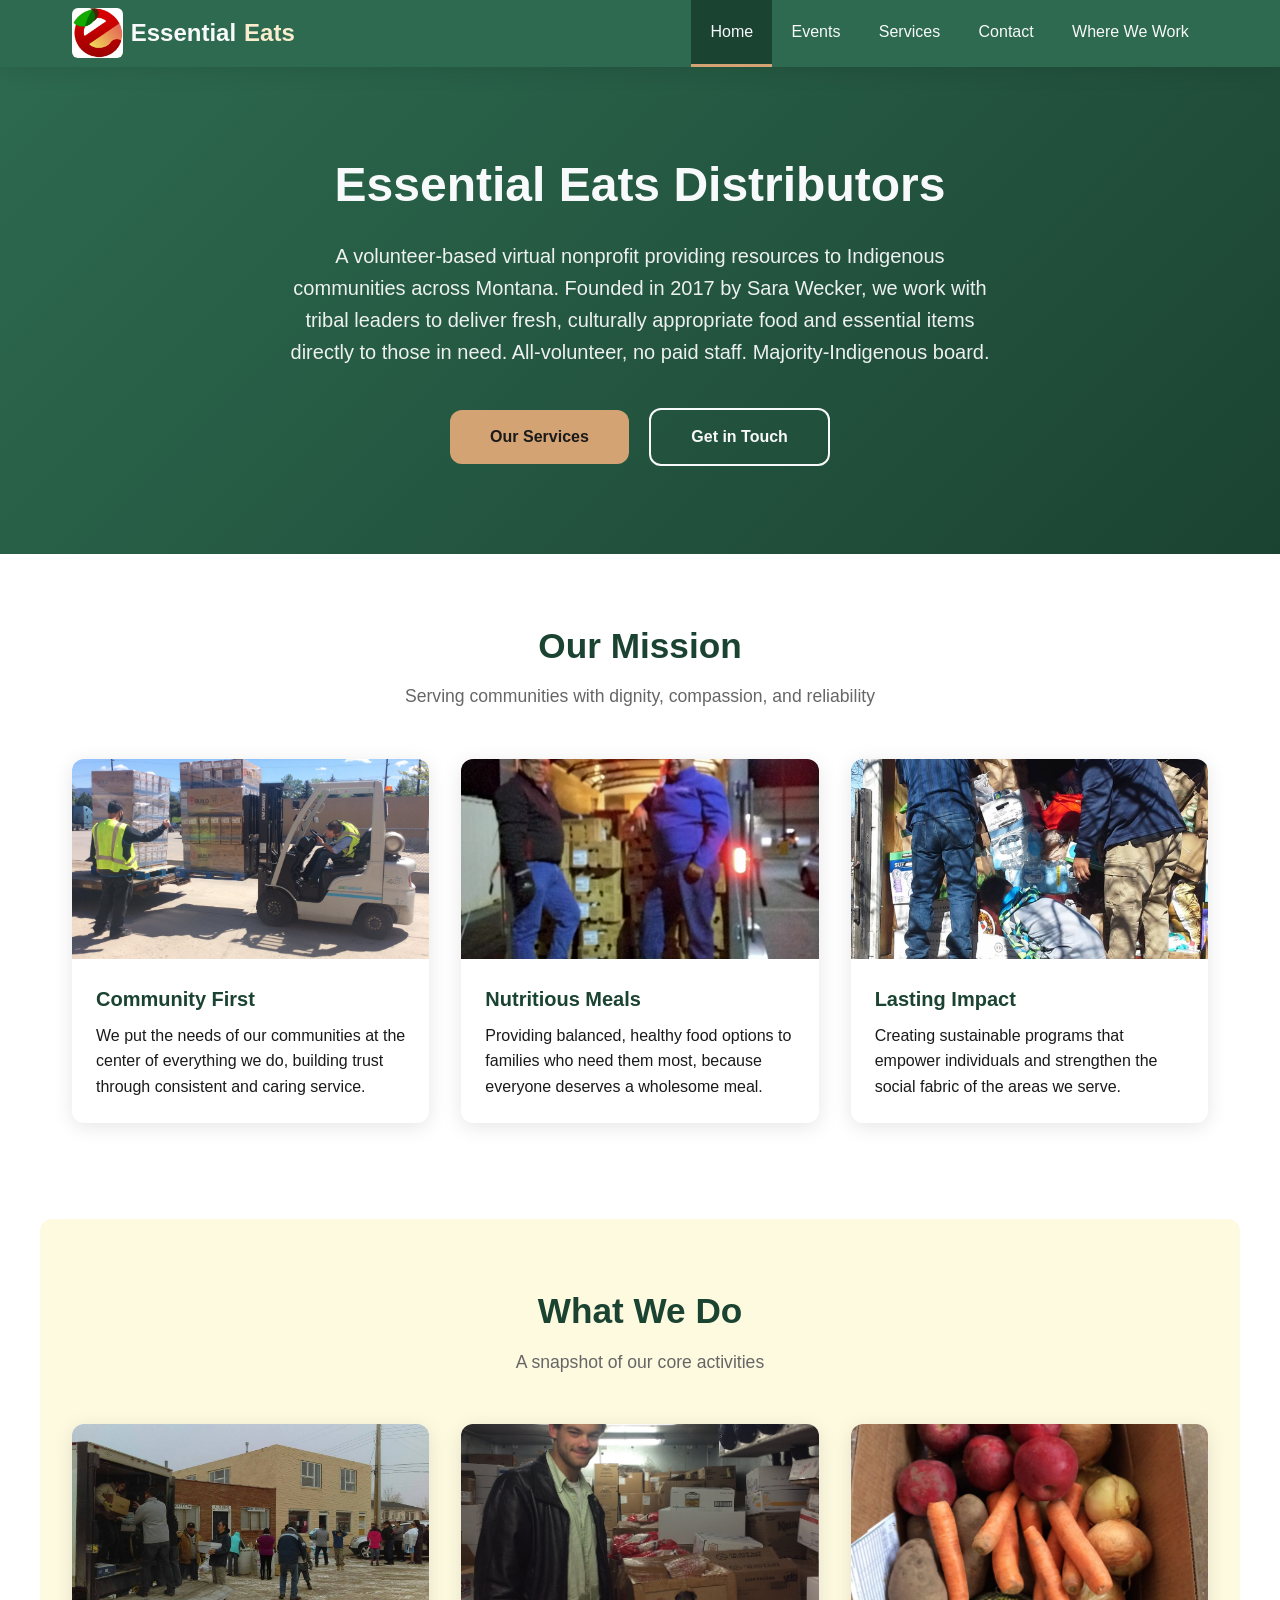
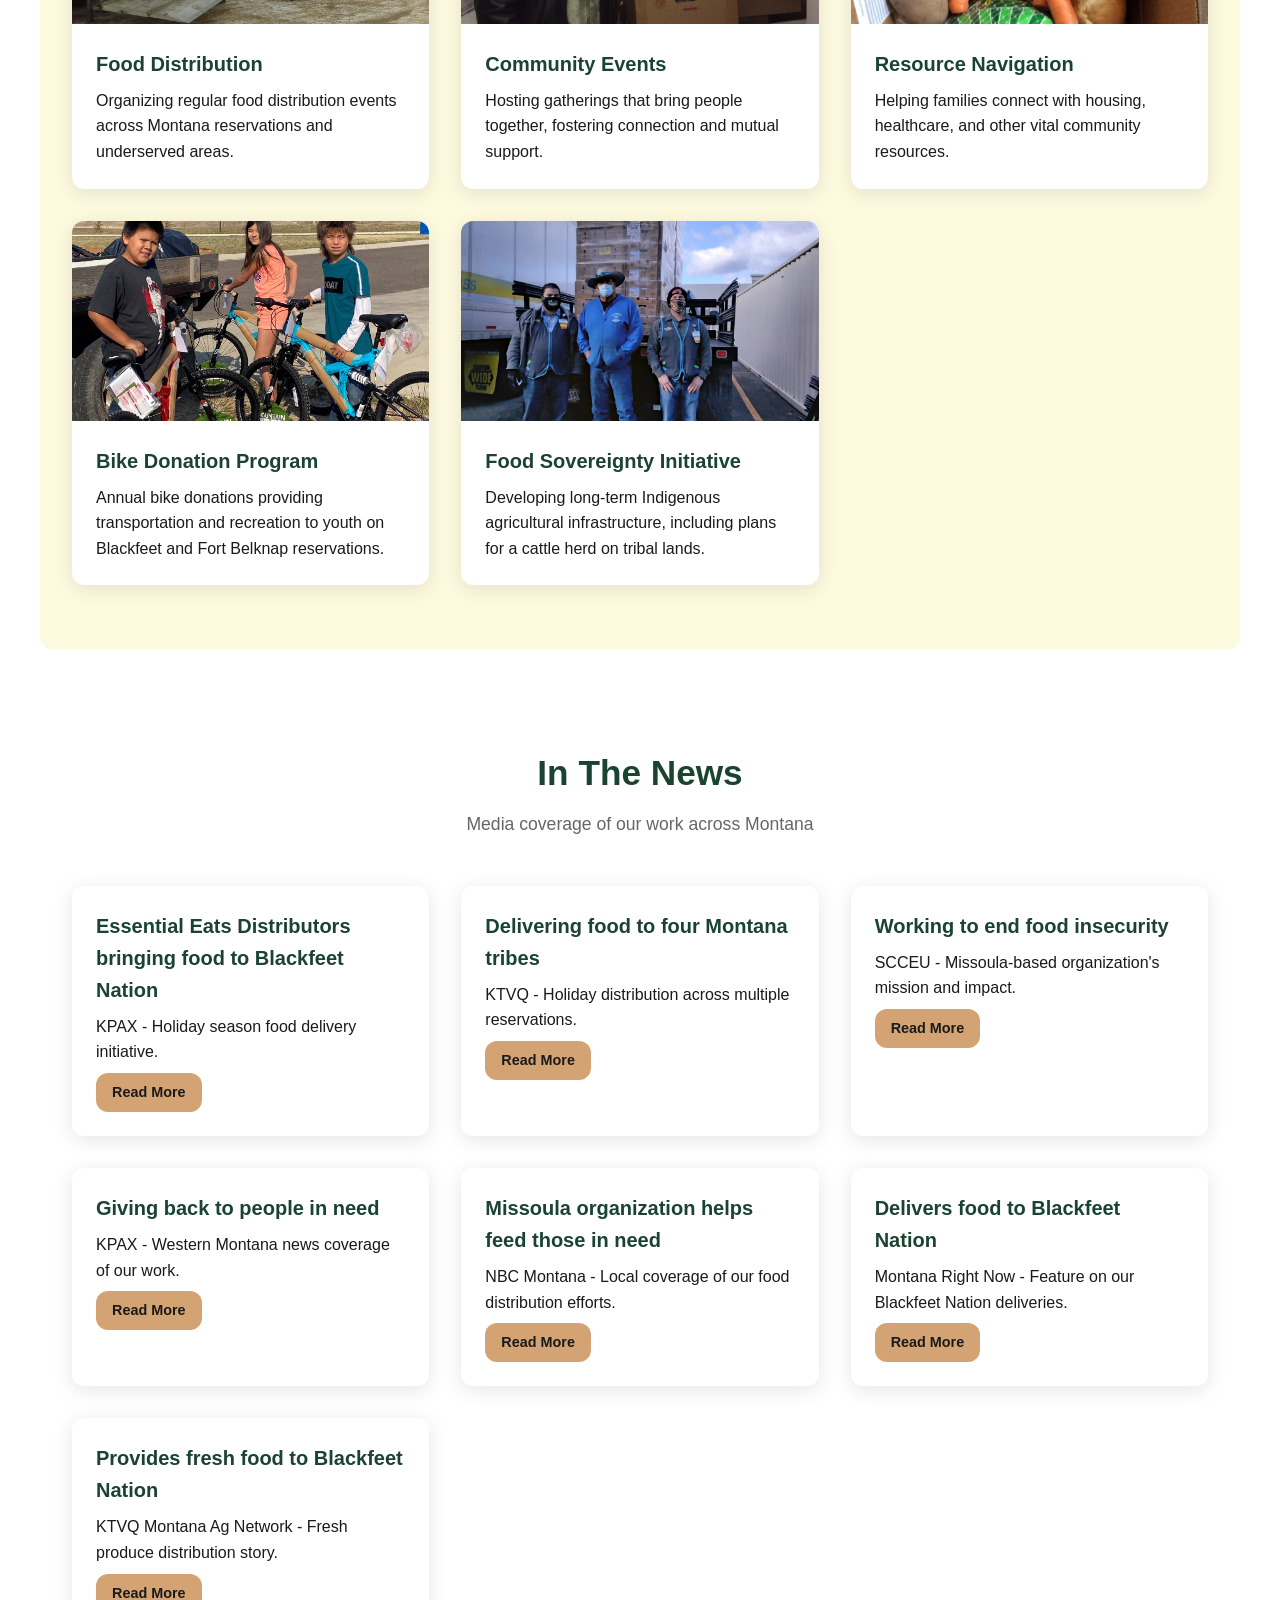
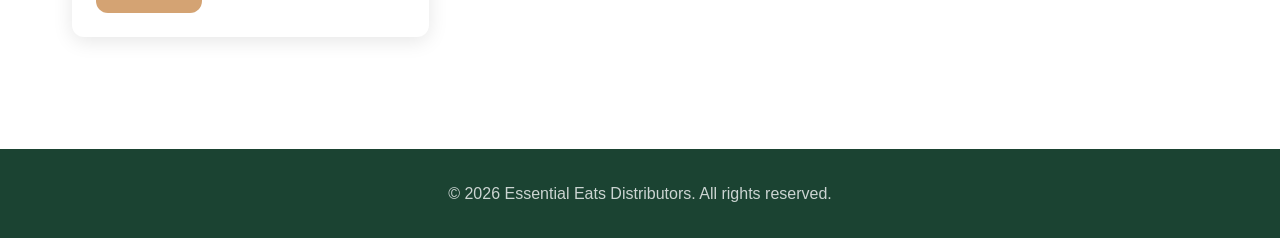
==== index.html @ 62925fdd "Add files via upload initial commit" ====
<!DOCTYPE html>
<html lang="en">
<head>
    <meta charset="UTF-8">
    <meta name="viewport" content="width=device-width, initial-scale=1.0">
    <title>Essential Eats Distributors</title>
    <link rel="stylesheet" href="css/style.css">
</head>
<body>
    <nav class="navbar">
        <div class="nav-container">
            <a href="index.html" class="logo"><img src="Photos/eedlogo.jpg" alt="Essential Eats Distributors Logo">Essential <span>Eats</span></a>
            <button class="menu-toggle" onclick="document.querySelector('.nav-links').classList.toggle('active')">&#9776;</button>
            <ul class="nav-links">
                <li><a href="index.html" class="active">Home</a></li>
                <li><a href="timeline.html">Events</a></li>
                <li><a href="services.html">Services</a></li>
                <li><a href="contact.html">Contact</a></li>
                <li><a href="map.html">Where We Work</a></li>
            </ul>
        </div>
    </nav>

    <header class="hero">
        <h1>Essential Eats Distributors</h1>
        <p>A volunteer-based virtual nonprofit providing resources to Indigenous communities across Montana. Founded in 2017 by Sara Wecker, we work with tribal leaders to deliver fresh, culturally appropriate food and essential items directly to those in need. All-volunteer, no paid staff. Majority-Indigenous board.</p>
        <div>
            <a href="services.html" class="hero-btn">Our Services</a>
            <a href="contact.html" class="hero-btn secondary">Get in Touch</a>
        </div>
    </header>

    <section class="section">
        <h2 class="section-title">Our Mission</h2>
        <p class="section-subtitle">Serving communities with dignity, compassion, and reliability</p>
        <div class="card-grid">
            <div class="card">
                <div class="card-img">
                    <img src="Photos/foodforeed.jpg" alt="Food for EED distribution">
                </div>
                <div class="card-body">
                    <h3 class="card-title">Community First</h3>
                    <p>We put the needs of our communities at the center of everything we do, building trust through consistent and caring service.</p>
                </div>
            </div>
            <div class="card">
                <div class="card-img">
                    <img src="Photos/CrowNation_food.jpg" alt="Crow Nation food distribution">
                </div>
                <div class="card-body">
                    <h3 class="card-title">Nutritious Meals</h3>
                    <p>Providing balanced, healthy food options to families who need them most, because everyone deserves a wholesome meal.</p>
                </div>
            </div>
            <div class="card">
                <div class="card-img">
                    <img src="Photos/foodtruck.jpg" alt="Food truck serving communities">
                </div>
                <div class="card-body">
                    <h3 class="card-title">Lasting Impact</h3>
                    <p>Creating sustainable programs that empower individuals and strengthen the social fabric of the areas we serve.</p>
                </div>
            </div>
        </div>
    </section>

    <section class="section" style="background: var(--bg-cream); border-radius: var(--radius); margin: 2rem auto; max-width: 1200px;">
        <h2 class="section-title">What We Do</h2>
        <p class="section-subtitle">A snapshot of our core activities</p>
        <div class="card-grid">
            <div class="card">
                <div class="card-img">
                    <img src="Photos/first_order.jpg" alt="First order delivery">
                </div>
                <div class="card-body">
                    <h3 class="card-title">Food Distribution</h3>
                    <p>Organizing regular food distribution events across Montana reservations and underserved areas.</p>
                </div>
            </div>
            <div class="card">
                <div class="card-img">
                    <img src="Photos/oscar_turkeys.jpg" alt="Oscar turkeys community event">
                </div>
                <div class="card-body">
                    <h3 class="card-title">Community Events</h3>
                    <p>Hosting gatherings that bring people together, fostering connection and mutual support.</p>
                </div>
            </div>
            <div class="card">
                <div class="card-img">
                    <img src="Photos/hearty_meal.jpg" alt="Hearty meal served">
                </div>
                <div class="card-body">
                    <h3 class="card-title">Resource Navigation</h3>
                    <p>Helping families connect with housing, healthcare, and other vital community resources.</p>
                </div>
            </div>
            <div class="card">
                <div class="card-img">
                    <img src="Photos/kidsnbikes.jpg" alt="Kids with donated bikes">
                </div>
                <div class="card-body">
                    <h3 class="card-title">Bike Donation Program</h3>
                    <p>Annual bike donations providing transportation and recreation to youth on Blackfeet and Fort Belknap reservations.</p>
                </div>
            </div>
            <div class="card">
                <div class="card-img">
                    <img src="Photos/Nycheyenne_food.jpg" alt="Northern Cheyenne food distribution">
                </div>
                <div class="card-body">
                    <h3 class="card-title">Food Sovereignty Initiative</h3>
                    <p>Developing long-term Indigenous agricultural infrastructure, including plans for a cattle herd on tribal lands.</p>
                </div>
            </div>
        </div>
    </section>

    <section class="section">
        <h2 class="section-title">In The News</h2>
        <p class="section-subtitle">Media coverage of our work across Montana</p>
        <div class="card-grid">
            <div class="card">
                <div class="card-body">
                    <h3 class="card-title">Essential Eats Distributors bringing food to Blackfeet Nation</h3>
                    <p>KPAX - Holiday season food delivery initiative.</p>
                    <a href="https://www.kpax.com/news/local-news/essential-eats-distributors-in-missoula-is-bringing-food-to-the-blackfeet-nation-this-holiday-season" target="_blank" class="hero-btn" style="font-size: 0.9rem; padding: 0.5rem 1rem; margin: 0.5rem 0 0 0; display: inline-block;">Read More</a>
                </div>
            </div>
            <div class="card">
                <div class="card-body">
                    <h3 class="card-title">Delivering food to four Montana tribes</h3>
                    <p>KTVQ - Holiday distribution across multiple reservations.</p>
                    <a href="https://www.ktvq.com/essential-eats-distributors-to-deliver-food-to-four-different-montana-tribes-this-holiday-season" target="_blank" class="hero-btn" style="font-size: 0.9rem; padding: 0.5rem 1rem; margin: 0.5rem 0 0 0; display: inline-block;">Read More</a>
                </div>
            </div>
            <div class="card">
                <div class="card-body">
                    <h3 class="card-title">Working to end food insecurity</h3>
                    <p>SCCEU - Missoula-based organization's mission and impact.</p>
                    <a href="https://scceu.org/missoula-based-essential-eats-distributors-works-to-end-food-insecurity/" target="_blank" class="hero-btn" style="font-size: 0.9rem; padding: 0.5rem 1rem; margin: 0.5rem 0 0 0; display: inline-block;">Read More</a>
                </div>
            </div>
            <div class="card">
                <div class="card-body">
                    <h3 class="card-title">Giving back to people in need</h3>
                    <p>KPAX - Western Montana news coverage of our work.</p>
                    <a href="https://www.kpax.com/news/local-news/western-montana-news/missoula-based-essential-eats-distribution-gives-back-to-people-in-need" target="_blank" class="hero-btn" style="font-size: 0.9rem; padding: 0.5rem 1rem; margin: 0.5rem 0 0 0; display: inline-block;">Read More</a>
                </div>
            </div>
            <div class="card">
                <div class="card-body">
                    <h3 class="card-title">Missoula organization helps feed those in need</h3>
                    <p>NBC Montana - Local coverage of our food distribution efforts.</p>
                    <a href="https://nbcmontana.com/news/local/missoula-organization-helps-feed-those-in-need" target="_blank" class="hero-btn" style="font-size: 0.9rem; padding: 0.5rem 1rem; margin: 0.5rem 0 0 0; display: inline-block;">Read More</a>
                </div>
            </div>
            <div class="card">
                <div class="card-body">
                    <h3 class="card-title">Delivers food to Blackfeet Nation</h3>
                    <p>Montana Right Now - Feature on our Blackfeet Nation deliveries.</p>
                    <a href="https://www.montanarightnow.com/missoula/essential-eats-distributors-delivers-food-to-blackfeet-nation/article_b682b654-508f-11e9-9e77-dffab48b0414.html" target="_blank" class="hero-btn" style="font-size: 0.9rem; padding: 0.5rem 1rem; margin: 0.5rem 0 0 0; display: inline-block;">Read More</a>
                </div>
            </div>
            <div class="card">
                <div class="card-body">
                    <h3 class="card-title">Provides fresh food to Blackfeet Nation</h3>
                    <p>KTVQ Montana Ag Network - Fresh produce distribution story.</p>
                    <a href="https://www.ktvq.com/news/montana-ag-network/2018/10/25/montana-ag-network-essential-eats-provides-fresh-food-to-blackfeet-nation/" target="_blank" class="hero-btn" style="font-size: 0.9rem; padding: 0.5rem 1rem; margin: 0.5rem 0 0 0; display: inline-block;">Read More</a>
                </div>
            </div>
        </div>
    </section>

    <footer class="footer">
        <p>&copy; 2026 Essential Eats Distributors. All rights reserved.</p>
    </footer>
</body>
</html>
---- css/style.css ----
/* Essential Eats Distributors - Main Styles */
:root {
    --primary: #2d6a4f;
    --primary-dark: #1b4332;
    --primary-light: #52b788;
    --accent: #d4a373;
    --accent-light: #faedcd;
    --text-dark: #1a1a1a;
    --text-light: #f8f9fa;
    --bg-light: #f8f9fa;
    --bg-cream: #fefae0;
    --shadow: 0 4px 20px rgba(0,0,0,0.1);
    --radius: 12px;
    --transition: all 0.3s ease;
}

* {
    margin: 0;
    padding: 0;
    box-sizing: border-box;
}

body {
    font-family: 'Segoe UI', Tahoma, Geneva, Verdana, sans-serif;
    color: var(--text-dark);
    line-height: 1.6;
    background: #fff;
}

/* Navigation */
.navbar {
    background: var(--primary);
    padding: 0;
    position: sticky;
    top: 0;
    z-index: 1000;
    box-shadow: var(--shadow);
}

.nav-container {
    max-width: 1200px;
    margin: 0 auto;
    display: flex;
    justify-content: space-between;
    align-items: center;
    padding: 0 2rem;
}

.logo {
    color: var(--text-light);
    font-size: 1.5rem;
    font-weight: 700;
    padding: 0.5rem 0;
    text-decoration: none;
    display: flex;
    align-items: center;
    gap: 0.5rem;
}

.logo img {
    height: 50px;
    width: auto;
    border-radius: 6px;
}

.logo span {
    color: var(--accent-light);
}

.nav-links {
    display: flex;
    list-style: none;
    gap: 0;
}

.nav-links a {
    color: var(--text-light);
    text-decoration: none;
    padding: 1.2rem 1.2rem;
    display: block;
    transition: var(--transition);
    font-weight: 500;
    border-bottom: 3px solid transparent;
}

.nav-links a:hover,
.nav-links a.active {
    background: var(--primary-dark);
    border-bottom-color: var(--accent);
}

/* Hero Section */
.hero {
    background: linear-gradient(135deg, var(--primary) 0%, var(--primary-dark) 100%);
    color: var(--text-light);
    padding: 5rem 2rem;
    text-align: center;
}

.hero h1 {
    font-size: 3rem;
    margin-bottom: 1rem;
    font-weight: 800;
}

.hero p {
    font-size: 1.25rem;
    max-width: 700px;
    margin: 0 auto 2rem;
    opacity: 0.95;
}

.hero-btn {
    display: inline-block;
    background: var(--accent);
    color: var(--text-dark);
    padding: 0.9rem 2.5rem;
    border-radius: var(--radius);
    text-decoration: none;
    font-weight: 700;
    transition: var(--transition);
    margin: 0.5rem;
}

.hero-btn:hover {
    background: var(--accent-light);
    transform: translateY(-2px);
    box-shadow: var(--shadow);
}

.hero-btn.secondary {
    background: transparent;
    border: 2px solid var(--text-light);
    color: var(--text-light);
}

.hero-btn.secondary:hover {
    background: var(--text-light);
    color: var(--primary);
}

/* Section styles */
.section {
    padding: 4rem 2rem;
    max-width: 1200px;
    margin: 0 auto;
}

.section-title {
    text-align: center;
    font-size: 2.2rem;
    margin-bottom: 0.5rem;
    color: var(--primary-dark);
}

.section-subtitle {
    text-align: center;
    color: #666;
    margin-bottom: 3rem;
    font-size: 1.1rem;
}

/* Cards */
.card-grid {
    display: grid;
    grid-template-columns: repeat(auto-fit, minmax(280px, 1fr));
    gap: 2rem;
}

.card {
    background: #fff;
    border-radius: var(--radius);
    overflow: hidden;
    box-shadow: var(--shadow);
    transition: var(--transition);
}

.card:hover {
    transform: translateY(-5px);
    box-shadow: 0 8px 30px rgba(0,0,0,0.15);
}

.card-img {
    width: 100%;
    height: 200px;
    object-fit: cover;
    background: linear-gradient(45deg, var(--primary-light), var(--primary));
    display: flex;
    align-items: center;
    justify-content: center;
    color: white;
    font-weight: 600;
    font-size: 1.1rem;
    overflow: hidden;
}

.card-img img {
    width: 100%;
    height: 100%;
    object-fit: cover;
    display: block;
}

.card-body {
    padding: 1.5rem;
}

.card-title {
    font-size: 1.25rem;
    margin-bottom: 0.5rem;
    color: var(--primary-dark);
}

/* Timeline */
.timeline {
    position: relative;
    padding: 2rem 0;
}

.timeline::before {
    content: '';
    position: absolute;
    left: 50%;
    transform: translateX(-50%);
    width: 4px;
    height: 100%;
    background: var(--primary-light);
    border-radius: 2px;
}

.timeline-item {
    display: flex;
    justify-content: flex-end;
    padding-right: 50%;
    position: relative;
    margin-bottom: 3rem;
}

.timeline-item:nth-child(even) {
    justify-content: flex-start;
    padding-right: 0;
    padding-left: 50%;
}

.timeline-content {
    background: #fff;
    padding: 1.5rem;
    border-radius: var(--radius);
    box-shadow: var(--shadow);
    width: 90%;
    position: relative;
}

.timeline-item:nth-child(odd) .timeline-content {
    margin-right: 2rem;
}

.timeline-item:nth-child(even) .timeline-content {
    margin-left: 2rem;
}

.timeline-dot {
    position: absolute;
    width: 20px;
    height: 20px;
    background: var(--accent);
    border: 4px solid #fff;
    border-radius: 50%;
    top: 1.5rem;
    left: 50%;
    transform: translateX(-50%);
    z-index: 2;
    box-shadow: 0 0 0 4px var(--primary-light);
}

.timeline-date {
    color: var(--primary);
    font-weight: 700;
    font-size: 0.9rem;
    text-transform: uppercase;
    letter-spacing: 1px;
    margin-bottom: 0.5rem;
}

.timeline-img {
    width: 100%;
    height: 180px;
    object-fit: cover;
    border-radius: 8px;
    margin-bottom: 1rem;
    background: linear-gradient(45deg, var(--primary-light), var(--primary));
    display: flex;
    align-items: center;
    justify-content: center;
    color: white;
    font-weight: 600;
    overflow: hidden;
}

.timeline-img img {
    width: 100%;
    height: 100%;
    object-fit: cover;
    display: block;
    border-radius: 8px;
}

/* Services */
.service-item {
    display: flex;
    gap: 2rem;
    background: #fff;
    padding: 2rem;
    border-radius: var(--radius);
    box-shadow: var(--shadow);
    margin-bottom: 2rem;
    transition: var(--transition);
    align-items: flex-start;
}

.service-item:hover {
    transform: translateX(5px);
}

.service-icon {
    width: 60px;
    height: 60px;
    background: var(--primary);
    border-radius: 50%;
    display: flex;
    align-items: center;
    justify-content: center;
    color: white;
    font-size: 1.5rem;
    flex-shrink: 0;
}

.service-info h3 {
    color: var(--primary-dark);
    margin-bottom: 0.5rem;
}

.service-address {
    color: #666;
    font-style: normal;
    margin-top: 0.5rem;
}

/* Contact / Staff */
.staff-grid {
    display: grid;
    grid-template-columns: repeat(auto-fit, minmax(250px, 1fr));
    gap: 2rem;
}

.staff-card {
    text-align: center;
    padding: 2rem;
    background: #fff;
    border-radius: var(--radius);
    box-shadow: var(--shadow);
}

.staff-avatar {
    width: 120px;
    height: 120px;
    border-radius: 50%;
    background: linear-gradient(135deg, var(--primary-light), var(--primary));
    margin: 0 auto 1rem;
    display: flex;
    align-items: center;
    justify-content: center;
    color: white;
    font-size: 2.5rem;
    font-weight: 700;
}

.staff-name {
    font-size: 1.25rem;
    color: var(--primary-dark);
    margin-bottom: 0.25rem;
}

.staff-role {
    color: var(--primary);
    font-weight: 600;
    margin-bottom: 0.5rem;
}

.staff-email,
.staff-phone {
    color: #666;
    font-size: 0.95rem;
}

.contact-info {
    background: var(--bg-light);
    padding: 2rem;
    border-radius: var(--radius);
    margin-bottom: 2rem;
    text-align: center;
}

.contact-info p {
    margin: 0.5rem 0;
    font-size: 1.1rem;
}

/* Map Page */
.map-container {
    width: 100%;
    height: 80vh;
    min-height: 500px;
    border-radius: var(--radius);
    overflow: hidden;
    box-shadow: var(--shadow);
}

.map-legend {
    background: #fff;
    padding: 1.5rem;
    border-radius: var(--radius);
    box-shadow: var(--shadow);
    margin-top: 1.5rem;
}

.map-legend h3 {
    color: var(--primary-dark);
    margin-bottom: 1rem;
}

.legend-item {
    display: flex;
    align-items: center;
    gap: 0.75rem;
    margin-bottom: 0.5rem;
}

.legend-color {
    width: 24px;
    height: 24px;
    border-radius: 4px;
    border: 2px solid rgba(0,0,0,0.2);
}

/* Footer */
.footer {
    background: var(--primary-dark);
    color: var(--text-light);
    padding: 2rem;
    text-align: center;
    margin-top: 3rem;
}

.footer p {
    opacity: 0.8;
}

/* Mobile */
.menu-toggle {
    display: none;
    background: none;
    border: none;
    color: var(--text-light);
    font-size: 1.5rem;
    cursor: pointer;
}

@media (max-width: 768px) {
    .nav-links {
        display: none;
        position: absolute;
        top: 100%;
        left: 0;
        right: 0;
        background: var(--primary-dark);
        flex-direction: column;
    }

    .nav-links.active {
        display: flex;
    }

    .menu-toggle {
        display: block;
    }

    .hero h1 {
        font-size: 2rem;
    }

    .timeline::before {
        left: 20px;
    }

    .timeline-item,
    .timeline-item:nth-child(even) {
        justify-content: flex-start;
        padding-left: 50px;
        padding-right: 0;
    }

    .timeline-item .timeline-content,
    .timeline-item:nth-child(even) .timeline-content {
        margin-left: 0;
        margin-right: 0;
        width: 100%;
    }

    .timeline-dot {
        left: 20px;
        transform: none;
    }

    .service-item {
        flex-direction: column;
        text-align: center;
        align-items: center;
    }

    .section {
        padding: 2rem 1rem;
    }
}

/* Leaflet popup custom styles */
.leaflet-popup-content-wrapper {
    border-radius: var(--radius);
    box-shadow: var(--shadow);
}

.leaflet-popup-content {
    margin: 1rem;
    font-family: 'Segoe UI', Tahoma, Geneva, Verdana, sans-serif;
}

.popup-title {
    font-size: 1.2rem;
    font-weight: 700;
    color: var(--primary-dark);
    margin-bottom: 0.5rem;
    border-bottom: 2px solid var(--accent);
    padding-bottom: 0.5rem;
}

.popup-field {
    margin-bottom: 0.4rem;
    font-size: 0.95rem;
}

.popup-label {
    font-weight: 600;
    color: var(--primary);
}
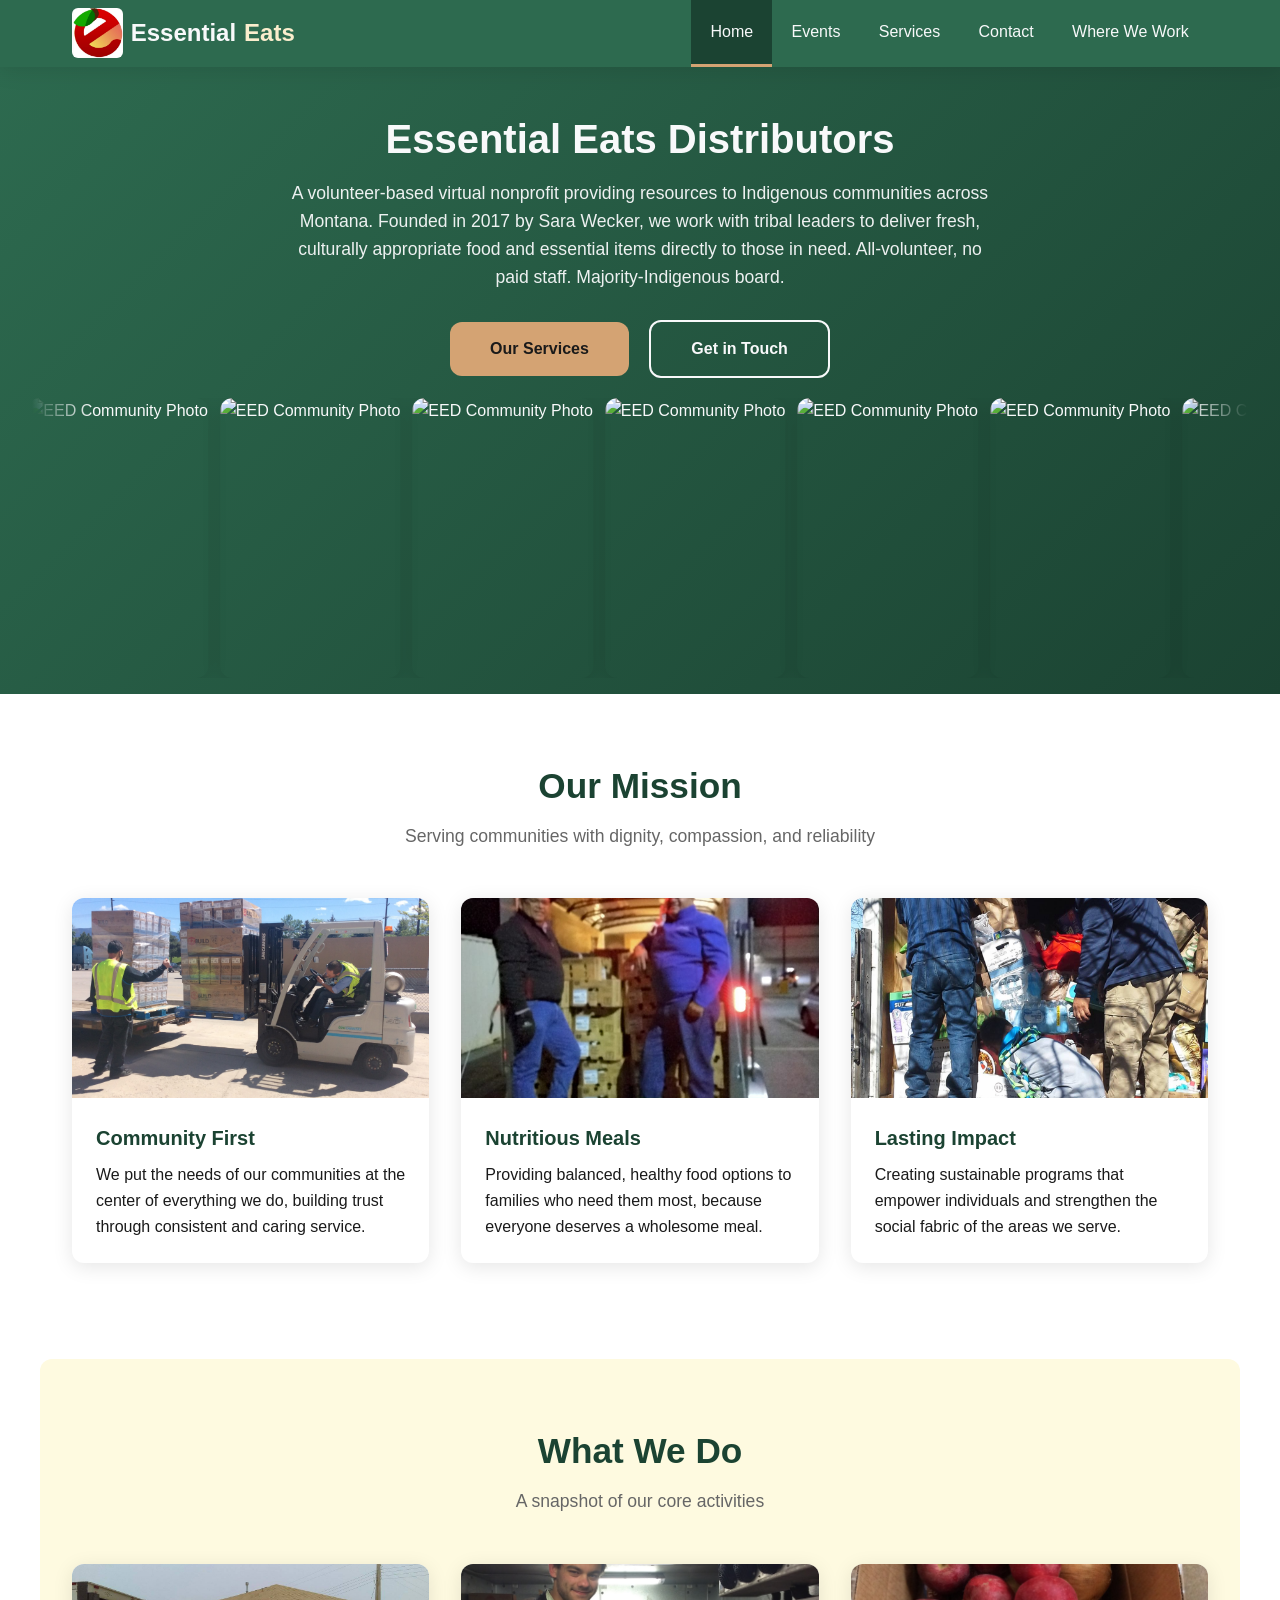
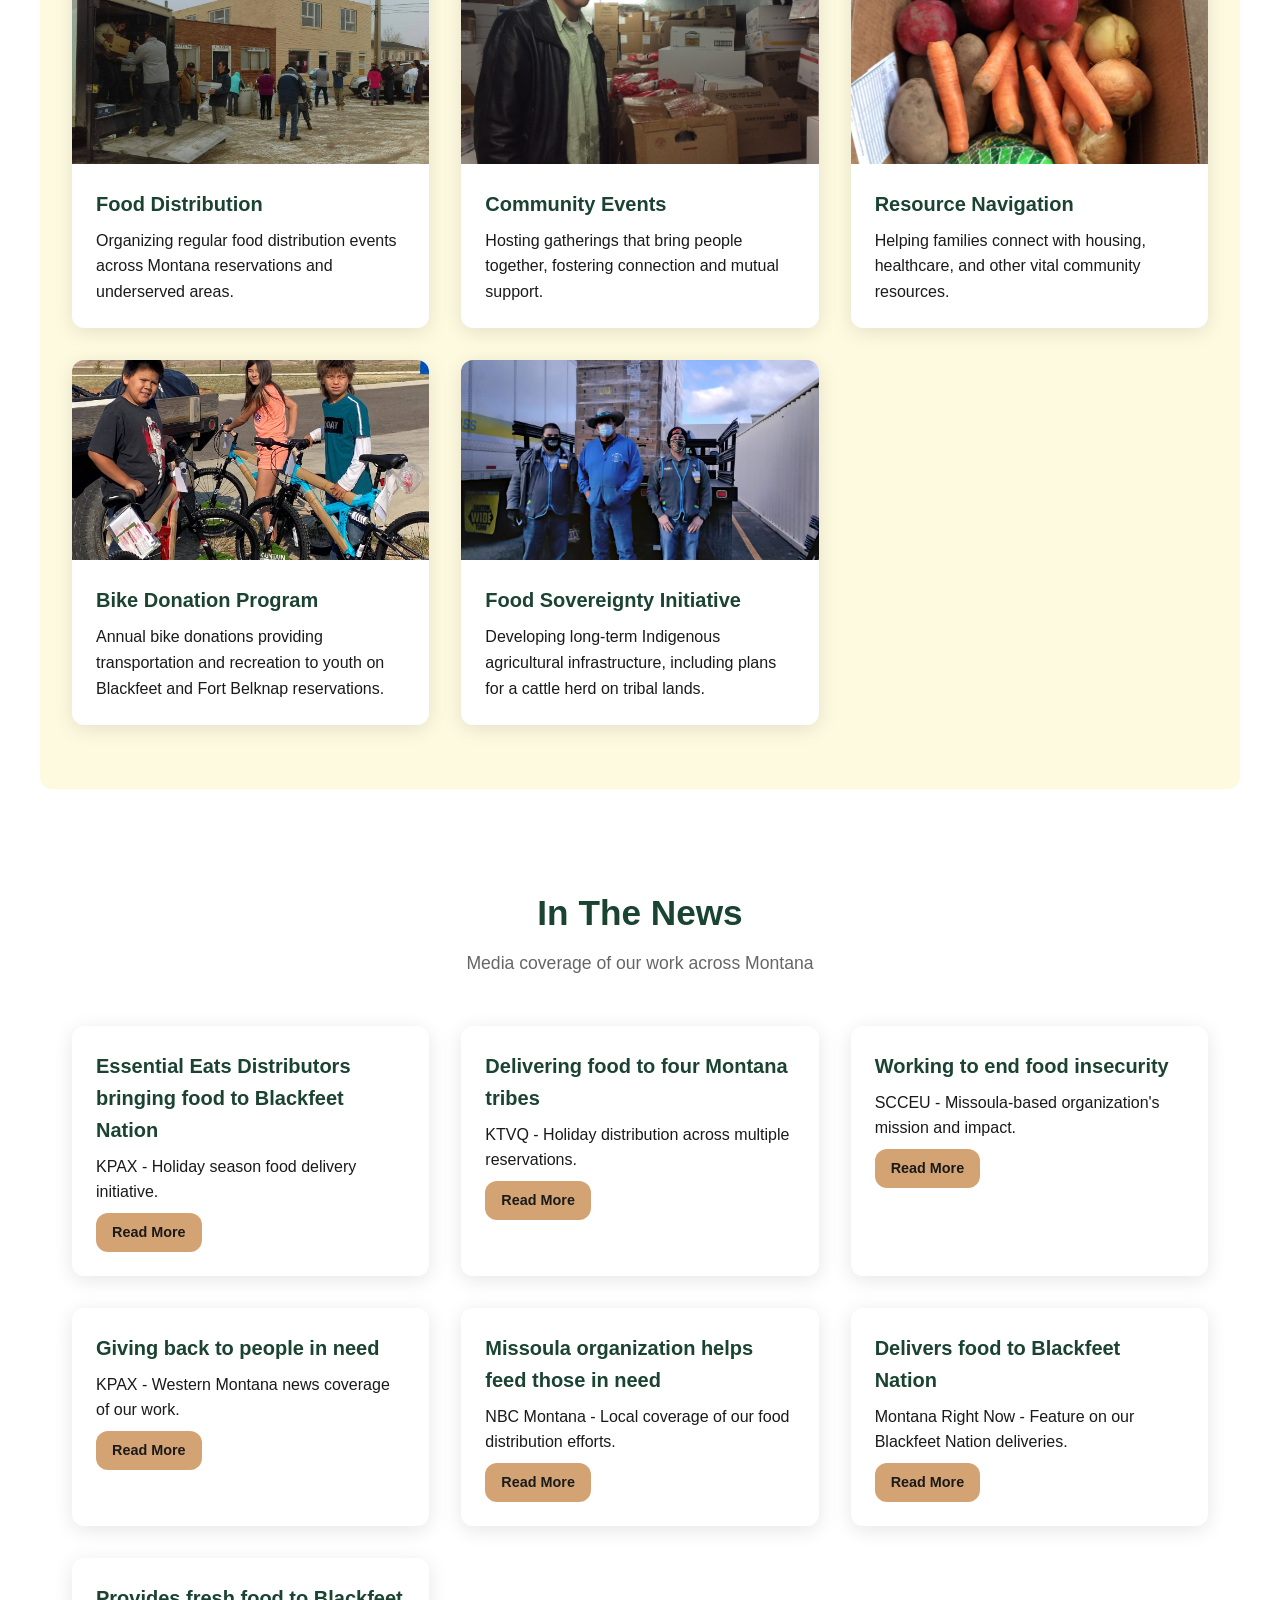
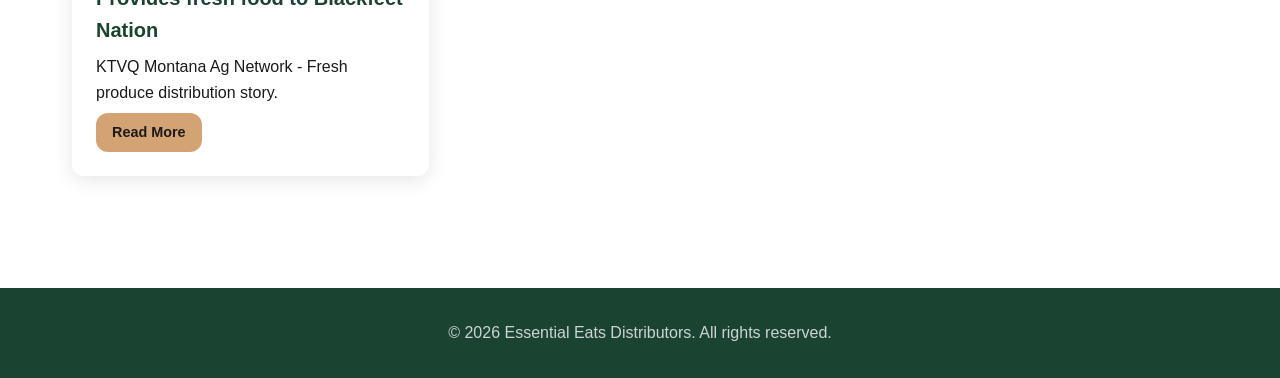
==== commit 7d583a0d: "carousel implementation" ====
--- a/index.html
+++ b/index.html
@@ -27,6 +27,11 @@
         <div>
             <a href="services.html" class="hero-btn">Our Services</a>
             <a href="contact.html" class="hero-btn secondary">Get in Touch</a>
+        </div>
+        <div class="carousel-flow-wrapper">
+            <div class="carousel-flow-track" id="carouselFlowTrack">
+                <!-- Images injected by js/carousel.js -->
+            </div>
         </div>
     </header>
 
@@ -175,5 +180,7 @@
     <footer class="footer">
         <p>&copy; 2026 Essential Eats Distributors. All rights reserved.</p>
     </footer>
+
+    <script src="js/carousel.js"></script>
 </body>
 </html>
--- a/css/style.css
+++ b/css/style.css
@@ -93,20 +93,20 @@
 .hero {
     background: linear-gradient(135deg, var(--primary) 0%, var(--primary-dark) 100%);
     color: var(--text-light);
-    padding: 5rem 2rem;
+    padding: 2.5rem 2rem 1rem;
     text-align: center;
 }
 
 .hero h1 {
-    font-size: 3rem;
-    margin-bottom: 1rem;
+    font-size: 2.5rem;
+    margin-bottom: 0.5rem;
     font-weight: 800;
 }
 
 .hero p {
-    font-size: 1.25rem;
+    font-size: 1.1rem;
     max-width: 700px;
-    margin: 0 auto 2rem;
+    margin: 0 auto 1.25rem;
     opacity: 0.95;
 }
 
@@ -443,6 +443,74 @@
     border: 2px solid rgba(0,0,0,0.2);
 }
 
+/* Carousel - Flowing Horizontal Strip */
+.carousel-section {
+    padding: 0;
+    max-width: 100%;
+    margin: 0;
+}
+
+.carousel-heading {
+    text-align: center;
+    color: var(--text-light);
+    font-size: 2rem;
+    margin-bottom: 1.5rem;
+    font-weight: 700;
+}
+
+.carousel-flow-wrapper {
+    width: 100%;
+    overflow: hidden;
+    margin-top: 0.75rem;
+    mask-image: linear-gradient(
+        to right,
+        transparent 0%,
+        black 5%,
+        black 95%,
+        transparent 100%
+    );
+    -webkit-mask-image: linear-gradient(
+        to right,
+        transparent 0%,
+        black 5%,
+        black 95%,
+        transparent 100%
+    );
+}
+
+.carousel-flow-track {
+    display: flex;
+    gap: 12px;
+    width: max-content;
+    padding: 0 1rem;
+}
+
+.carousel-flow-track img {
+    height: 280px;
+    width: auto;
+    max-width: 420px;
+    object-fit: cover;
+    border-radius: var(--radius);
+    box-shadow: var(--shadow);
+    flex-shrink: 0;
+    transition: transform 0.3s ease;
+}
+
+.carousel-flow-track img:hover {
+    transform: scale(1.03);
+}
+
+@media (max-width: 768px) {
+    .carousel-flow-track img {
+        height: 200px;
+        max-width: 300px;
+    }
+
+    .carousel-heading {
+        font-size: 1.5rem;
+    }
+}
+
 /* Footer */
 .footer {
     background: var(--primary-dark);
